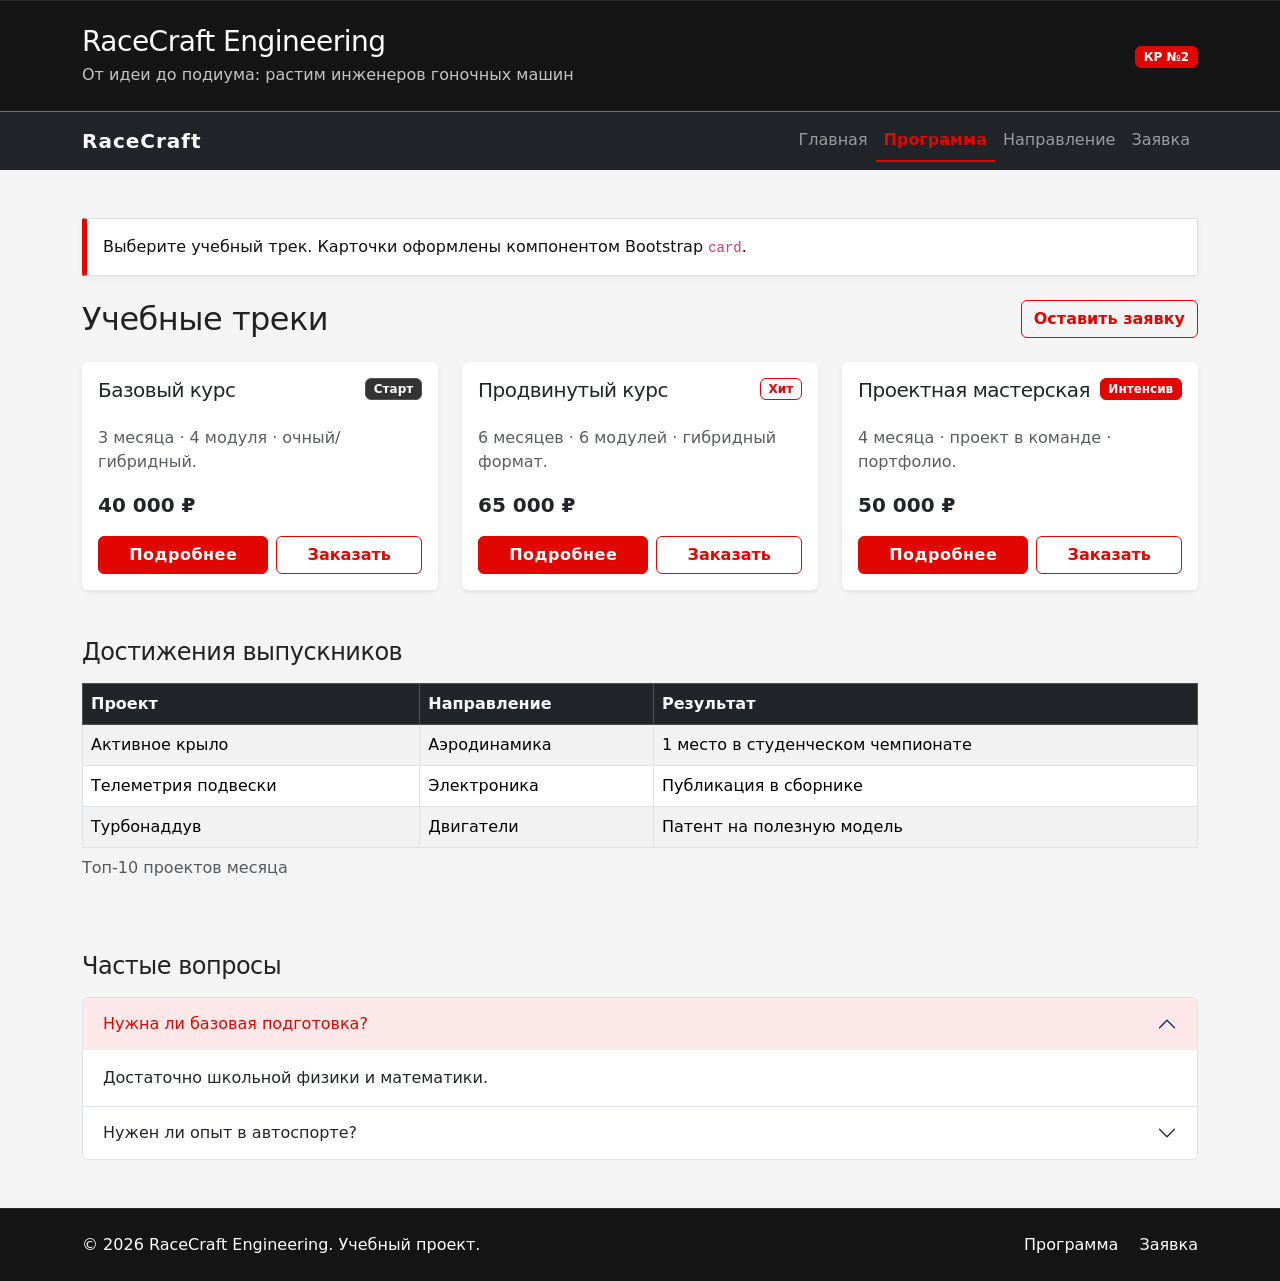
==== catalog.html @ adab0817 "feat: create catalog (program) page with tracks, table, modal and accordion" ====
<!DOCTYPE html>
<html lang="ru">
<head>
  <meta charset="UTF-8">
  <meta name="viewport" content="width=device-width, initial-scale=1.0">
  <title>Программа — RaceCraft Engineering</title>
  <link href="https://cdn.jsdelivr.net/npm/bootstrap@5.3.3/dist/css/bootstrap.min.css" rel="stylesheet">
  <link rel="stylesheet" href="css/custom.css">
</head>
<body class="bg-light">

  <!-- 1. ШАПКА (идентичная главной) -->
  <header class="bg-dark text-white py-4">
    <div class="container">
      <div class="row align-items-center">
        <div class="col-12 col-md-8">
          <h1 class="h3 mb-1">RaceCraft Engineering</h1>
          <p class="mb-0 opacity-75">От идеи до подиума: растим инженеров гоночных машин</p>
        </div>
        <div class="col-12 col-md-4 text-md-end mt-3 mt-md-0">
          <span class="badge bg-danger">КР №2</span>
        </div>
      </div>
    </div>
  </header>

  <!-- 2. НАВИГАЦИЯ (активен пункт "Программа") -->
  <nav class="navbar navbar-expand-lg navbar-dark bg-dark border-top border-secondary">
    <div class="container">
      <a class="navbar-brand" href="index.html">RaceCraft</a>
      <button class="navbar-toggler" type="button" data-bs-toggle="collapse"
              data-bs-target="#mainNavbar" aria-controls="mainNavbar"
              aria-expanded="false" aria-label="Переключить навигацию">
        <span class="navbar-toggler-icon"></span>
      </button>
      <div class="collapse navbar-collapse" id="mainNavbar">
        <ul class="navbar-nav ms-auto">
          <li class="nav-item"><a class="nav-link" href="index.html">Главная</a></li>
          <li class="nav-item"><a class="nav-link active" aria-current="page" href="catalog.html">Программа</a></li>
          <li class="nav-item"><a class="nav-link" href="product.html">Направление</a></li>
          <li class="nav-item"><a class="nav-link" href="order.html">Заявка</a></li>
        </ul>
      </div>
    </div>
  </nav>

  <main class="container my-5">

    <!-- Информационный алерт -->
    <div class="alert alert-info mb-4" role="alert">
      Выберите учебный трек. Карточки оформлены компонентом Bootstrap <code>card</code>.
    </div>

    <div class="d-flex justify-content-between align-items-center mb-4">
      <h2 class="mb-0">Учебные треки</h2>
      <a class="btn btn-outline-danger" href="order.html">Оставить заявку</a>
    </div>

    <!-- 3. СЕТКА КАРТОЧЕК (треки) -->
    <div class="row g-4">

      <!-- Карточка 1 -->
      <div class="col-12 col-md-6 col-lg-4">
        <div class="card h-100 shadow-sm border-0 bg-white">
          <div class="card-body d-flex flex-column">
            <div class="d-flex justify-content-between align-items-start mb-3">
              <h3 class="card-title h5">Базовый курс</h3>
              <span class="badge bg-success">Старт</span>
            </div>
            <p class="card-text text-muted">3 месяца · 4 модуля · очный/гибридный.</p>
            <p class="fw-bold fs-5 mt-auto mb-3">40 000 ₽</p>
            <div class="d-flex gap-2 mt-auto">
              <a class="btn btn-danger flex-grow-1" href="product.html">Подробнее</a>
              <button class="btn btn-outline-danger flex-grow-1" type="button"
                      data-bs-toggle="modal" data-bs-target="#orderModal">Заказать</button>
            </div>
          </div>
        </div>
      </div>

      <!-- Карточка 2 -->
      <div class="col-12 col-md-6 col-lg-4">
        <div class="card h-100 shadow-sm border-0 bg-white">
          <div class="card-body d-flex flex-column">
            <div class="d-flex justify-content-between align-items-start mb-3">
              <h3 class="card-title h5">Продвинутый курс</h3>
              <span class="badge bg-warning text-dark">Хит</span>
            </div>
            <p class="card-text text-muted">6 месяцев · 6 модулей · гибридный формат.</p>
            <p class="fw-bold fs-5 mt-auto mb-3">65 000 ₽</p>
            <div class="d-flex gap-2 mt-auto">
              <a class="btn btn-danger flex-grow-1" href="product.html">Подробнее</a>
              <button class="btn btn-outline-danger flex-grow-1" type="button"
                      data-bs-toggle="modal" data-bs-target="#orderModal">Заказать</button>
            </div>
          </div>
        </div>
      </div>

      <!-- Карточка 3 -->
      <div class="col-12 col-md-6 col-lg-4">
        <div class="card h-100 shadow-sm border-0 bg-white">
          <div class="card-body d-flex flex-column">
            <div class="d-flex justify-content-between align-items-start mb-3">
              <h3 class="card-title h5">Проектная мастерская</h3>
              <span class="badge bg-danger">Интенсив</span>
            </div>
            <p class="card-text text-muted">4 месяца · проект в команде · портфолио.</p>
            <p class="fw-bold fs-5 mt-auto mb-3">50 000 ₽</p>
            <div class="d-flex gap-2 mt-auto">
              <a class="btn btn-danger flex-grow-1" href="product.html">Подробнее</a>
              <button class="btn btn-outline-danger flex-grow-1" type="button"
                      data-bs-toggle="modal" data-bs-target="#orderModal">Заказать</button>
            </div>
          </div>
        </div>
      </div>
    </div>

    <!-- 4. ТАБЛИЦА ДОСТИЖЕНИЙ -->
    <section class="mt-5">
      <h2 class="h4 mb-3">Достижения выпускников</h2>
      <div class="table-responsive">
        <table class="table table-striped table-bordered align-middle bg-white">
          <caption class="text-muted">Топ-10 проектов месяца</caption>
          <thead class="table-dark">
            <tr><th scope="col">Проект</th><th scope="col">Направление</th><th scope="col">Результат</th></tr>
          </thead>
          <tbody>
            <tr><td>Активное крыло</td><td>Аэродинамика</td><td>1 место в студенческом чемпионате</td></tr>
            <tr><td>Телеметрия подвески</td><td>Электроника</td><td>Публикация в сборнике</td></tr>
            <tr><td>Турбонаддув</td><td>Двигатели</td><td>Патент на полезную модель</td></tr>
          </tbody>
        </table>
      </div>
    </section>

    <!-- 5. FAQ (Accordion) -->
    <section class="mt-5">
      <h2 class="h4 mb-3">Частые вопросы</h2>
      <div class="accordion" id="faqAccordion">
        <div class="accordion-item">
          <h3 class="accordion-header">
            <button class="accordion-button" type="button" data-bs-toggle="collapse"
                    data-bs-target="#faq1" aria-expanded="true" aria-controls="faq1">
              Нужна ли базовая подготовка?
            </button>
          </h3>
          <div id="faq1" class="accordion-collapse collapse show" data-bs-parent="#faqAccordion">
            <div class="accordion-body">Достаточно школьной физики и математики.</div>
          </div>
        </div>
        <div class="accordion-item">
          <h3 class="accordion-header">
            <button class="accordion-button collapsed" type="button" data-bs-toggle="collapse"
                    data-bs-target="#faq2" aria-expanded="false" aria-controls="faq2">
              Нужен ли опыт в автоспорте?
            </button>
          </h3>
          <div id="faq2" class="accordion-collapse collapse" data-bs-parent="#faqAccordion">
            <div class="accordion-body">Нет, программа рассчитана на начинающих.</div>
          </div>
        </div>
      </div>
    </section>

  </main>

  <!-- 6. МОДАЛЬНОЕ ОКНО -->
  <div class="modal fade" id="orderModal" tabindex="-1" aria-labelledby="orderModalLabel" aria-hidden="true">
    <div class="modal-dialog modal-dialog-centered">
      <div class="modal-content">
        <div class="modal-header border-0 pb-0">
          <h2 class="modal-title h5" id="orderModalLabel">Быстрая заявка</h2>
          <button type="button" class="btn-close" data-bs-dismiss="modal" aria-label="Закрыть"></button>
        </div>
        <div class="modal-body">
          <p class="text-muted">Оставьте контактные данные — менеджер свяжется с вами.</p>
          <form>
            <div class="mb-3">
              <label for="modal-name" class="form-label">Имя</label>
              <input id="modal-name" type="text" class="form-control" required>
            </div>
            <div class="mb-3">
              <label for="modal-phone" class="form-label">Телефон</label>
              <input id="modal-phone" type="tel" class="form-control" required>
            </div>
            <div class="form-check mb-3">
              <input id="modal-agree" class="form-check-input" type="checkbox" required>
              <label class="form-check-label" for="modal-agree">Согласен на обработку данных</label>
            </div>
          </form>
        </div>
        <div class="modal-footer border-0 pt-0">
          <button type="button" class="btn btn-secondary" data-bs-dismiss="modal">Закрыть</button>
          <button type="button" class="btn btn-danger">Отправить</button>
        </div>
      </div>
    </div>
  </div>

  <!-- 7. ПОДВАЛ -->
  <footer class="bg-dark text-white py-4 mt-5">
    <div class="container">
      <div class="row align-items-center g-3">
        <div class="col-12 col-md-6">
          <p class="mb-0">&copy; 2026 RaceCraft Engineering. Учебный проект.</p>
        </div>
        <div class="col-12 col-md-6 text-md-end">
          <a class="text-white text-decoration-none me-3" href="catalog.html">Программа</a>
          <a class="text-white text-decoration-none" href="order.html">Заявка</a>
        </div>
      </div>
    </div>
  </footer>

  <script src="https://cdn.jsdelivr.net/npm/bootstrap@5.3.3/dist/js/bootstrap.bundle.min.js"></script>
</body>
</html>
---- css/custom.css ----
/* =========================================
   ОФОРМЛЕНИЕ: Гоночный минимализм
   ========================================= */

/* 1. Общий фон сайта (светло-серый) */
body.bg-light {
    background-color: #f4f4f4 !important;
    color: #222;
}

/* 2. Шапка и Подвал (Глубокий черный) */
header.bg-dark, 
footer.bg-dark {
    background-color: #151515 !important;
    border-top: 1px solid #2a2a2a;
}

/* 3. Красные акценты (заменяем стандартный Bootstrap danger) */
/* Кнопки */
.btn-danger {
    background-color: #e10600 !important;
    border-color: #e10600 !important;
    font-weight: 600;
    letter-spacing: 0.5px;
    transition: all 0.3s ease;
}
.btn-danger:hover {
    background-color: #b30500 !important;
    border-color: #b30500 !important;
    transform: translateY(-2px); /* Легкий подъем при наведении */
    box-shadow: 0 4px 8px rgba(225, 6, 0, 0.3);
}

/* Контурные кнопки */
.btn-outline-danger {
    color: #e10600 !important;
    border-color: #e10600 !important;
    font-weight: 600;
}
.btn-outline-danger:hover {
    background-color: #e10600 !important;
    color: white !important;
}

/* Красные бейджи (например, "Скидка") */
.badge.bg-danger {
    background-color: #e10600 !important;
    color: white;
}

/* 4. Навигация */
.navbar-dark .navbar-nav .nav-link.active {
    color: #e10600 !important;
    font-weight: bold;
    border-bottom: 2px solid #e10600;
}
.navbar-brand {
    font-weight: 800;
    letter-spacing: 1px;
    color: #ffffff !important;
}

/* 5. Карточки направлений (белые с тенью при наведении) */
section#popular .border.rounded {
    border: 1px solid #dcdcdc !important;
    transition: transform 0.3s ease, box-shadow 0.3s ease, border-color 0.3s ease;
}
section#popular .border.rounded:hover {
    transform: translateY(-5px);
    box-shadow: 0 10px 20px rgba(0, 0, 0, 0.1);
    border-color: #e10600 !important; /* Рамка краснеет при наведении */
}

/* 6. Блок преимуществ */
section .p-4.border.rounded {
    transition: all 0.3s ease;
}
section .p-4.border.rounded:hover {
    box-shadow: 0 5px 15px rgba(0,0,0,0.05);
    border-color: #bbb !important;
}

/* 7. Дополнительные утилиты */
.placeholder-box {
    min-height: 240px;
    border: 2px dashed #ccc !important;
    background-color: #eaeaea !important;
}

.placeholder-image {
    min-height: 320px;
}

.card-img-top {
    height: 180px;
    object-fit: cover;
}

/* Делаем заголовки чуть более плотными */
h1, h2, h3 {
    letter-spacing: -0.5px;
}
/* =========================================
   ЦВЕТА БЕЙДЖЕЙ (в стиле Гоночного минимализма)
   ========================================= */

/* "Новинка" (вместо зеленого - темно-серый, чтобы не отвлекать) */
.badge.bg-success {
    background-color: #333333 !important;
    color: #ffffff;
    border: 1px solid #555;
}

/* "Хит" (вместо желтого - приглушенный белый/светло-серый) */
.badge.bg-warning {
    background-color: #f8f9fa !important;
    color: #e10600 !important; /* Красный текст */
    border: 1px solid #e10600; /* Красная рамка */
}

/* "Скидка" (оставляем красным, это главный акцент) */
.badge.bg-danger {
    background-color: #e10600 !important;
    color: white;
    border: 1px solid #e10600;
}
/* =========================================
   БЛОК СОБЫТИЙ (Единый бело-красный стиль)
   ========================================= */

.alert {
    background-color: #ffffff !important;
    color: #111 !important;
    border: 1px solid #e0e0e0 !important; /* Светло-серая рамка */
    border-left: 5px solid #e10600 !important; /* Жирная красная полоса слева */
    border-radius: 2px !important; /* Строгие углы */
    font-weight: 500;
    box-shadow: 0 2px 5px rgba(0,0,0,0.05); /* Легкая тень */
}

/* Выделяем жирный текст внутри красным цветом */
.alert strong {
    color: #e10600; 
}
/* =========================================
   СТИЛИ ДЛЯ СТРАНИЦЫ ПРОГРАММЫ (catalog.html)
   ========================================= */

/* Карточки треков: эффект при наведении */
.card {
    transition: transform 0.3s ease, box-shadow 0.3s ease;
}
.card:hover {
    transform: translateY(-5px);
    box-shadow: 0 10px 20px rgba(0, 0, 0, 0.1) !important;
}

/* Аккордеон (FAQ): убираем синий цвет Bootstrap по умолчанию */
.accordion-button:not(.collapsed) {
    background-color: #fce8e8 !important; /* Светло-красный фон */
    color: #e10600 !important; /* Красный текст */
    box-shadow: none !important;
}
.accordion-button:focus {
    box-shadow: none !important;
    border-color: #e10600 !important;
}

/* Таблица: делаем шапку строгой (темно-серой, почти черной) */
.table-dark {
    background-color: #151515 !important;
    color: #ffffff;
}
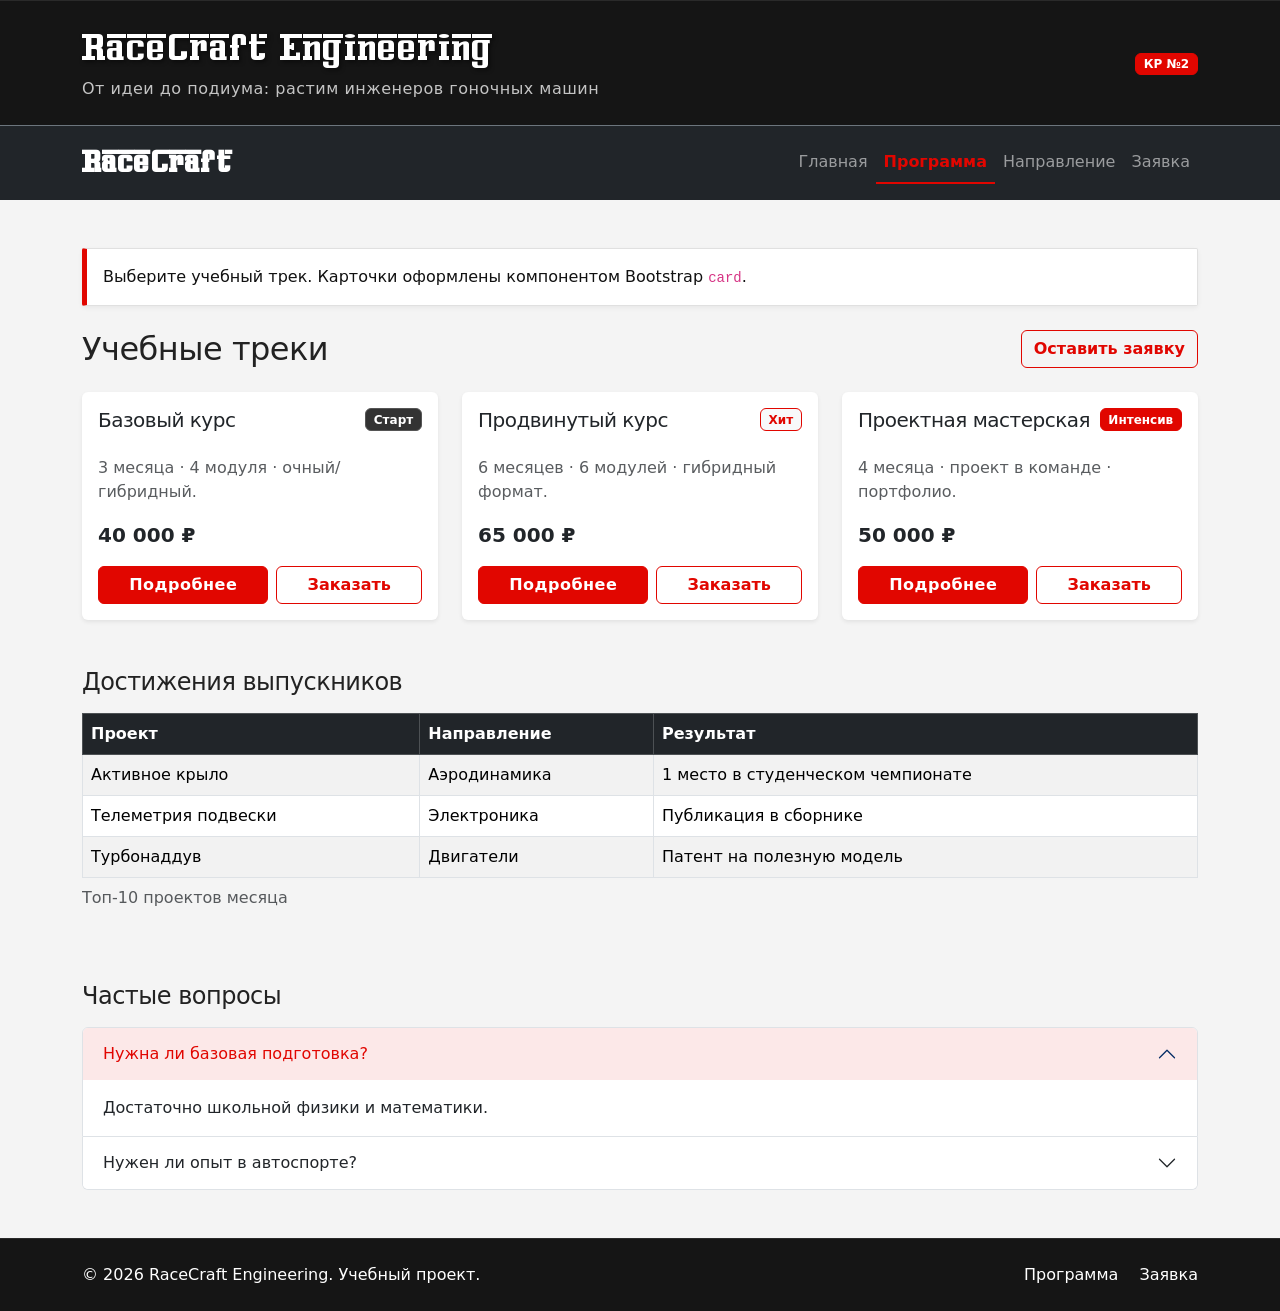
==== commit ae1970ea: "feat: add order page, custom fonts and final design fixes" ====
--- a/catalog.html
+++ b/catalog.html
@@ -14,7 +14,7 @@
     <div class="container">
       <div class="row align-items-center">
         <div class="col-12 col-md-8">
-          <h1 class="h3 mb-1">RaceCraft Engineering</h1>
+          <h1 class="h3 mb-1 site-title">RaceCraft Engineering</h1>
           <p class="mb-0 opacity-75">От идеи до подиума: растим инженеров гоночных машин</p>
         </div>
         <div class="col-12 col-md-4 text-md-end mt-3 mt-md-0">
--- a/css/custom.css
+++ b/css/custom.css
@@ -59,7 +59,6 @@
     letter-spacing: 1px;
     color: #ffffff !important;
 }
-
 /* 5. Карточки направлений (белые с тенью при наведении) */
 section#popular .border.rounded {
     border: 1px solid #dcdcdc !important;
@@ -170,4 +169,40 @@
 .table-dark {
     background-color: #151515 !important;
     color: #ffffff;
+}
+/* Подключение локального шрифта Ferro Rosso */
+@font-face {
+    font-family: 'Ferro Rosso';
+    src: url('fonts/ferro-rosso.ttf') format('truetype');
+    font-weight: normal;
+    font-style: normal;
+}
+
+/* Стиль для логотипа */
+.navbar-brand {
+    font-family: 'Ferro Rosso', serif !important; /* Используем наш шрифт */
+    letter-spacing: 1px; 
+    font-size: 2rem !important; 
+    text-transform: none; /* Ferro Rosso лучше смотрится с маленькой буквы или как в оригинале */
+    transition: color 0.3s ease;
+}
+
+.navbar-brand:hover {
+    color: #e10600 !important; 
+}
+/* =========================================
+   ВЕРХНИЙ ЛОГОТИП (В шапке)
+   ========================================= */
+.site-title {
+    font-family: 'Ferro Rosso', serif !important;
+    font-size: 2.5rem !important; /* Делаем его крупным */
+    letter-spacing: 1px;
+    text-shadow: 2px 2px 4px rgba(0,0,0,0.5); /* Легкая тень для объема */
+}
+
+/* Чтобы подзаголовок (слоган) не потерялся на фоне крутого шрифта, 
+   сделаем его чуть более разряженным и светлым */
+header p {
+    letter-spacing: 0.5px;
+    font-weight: 300;
 }
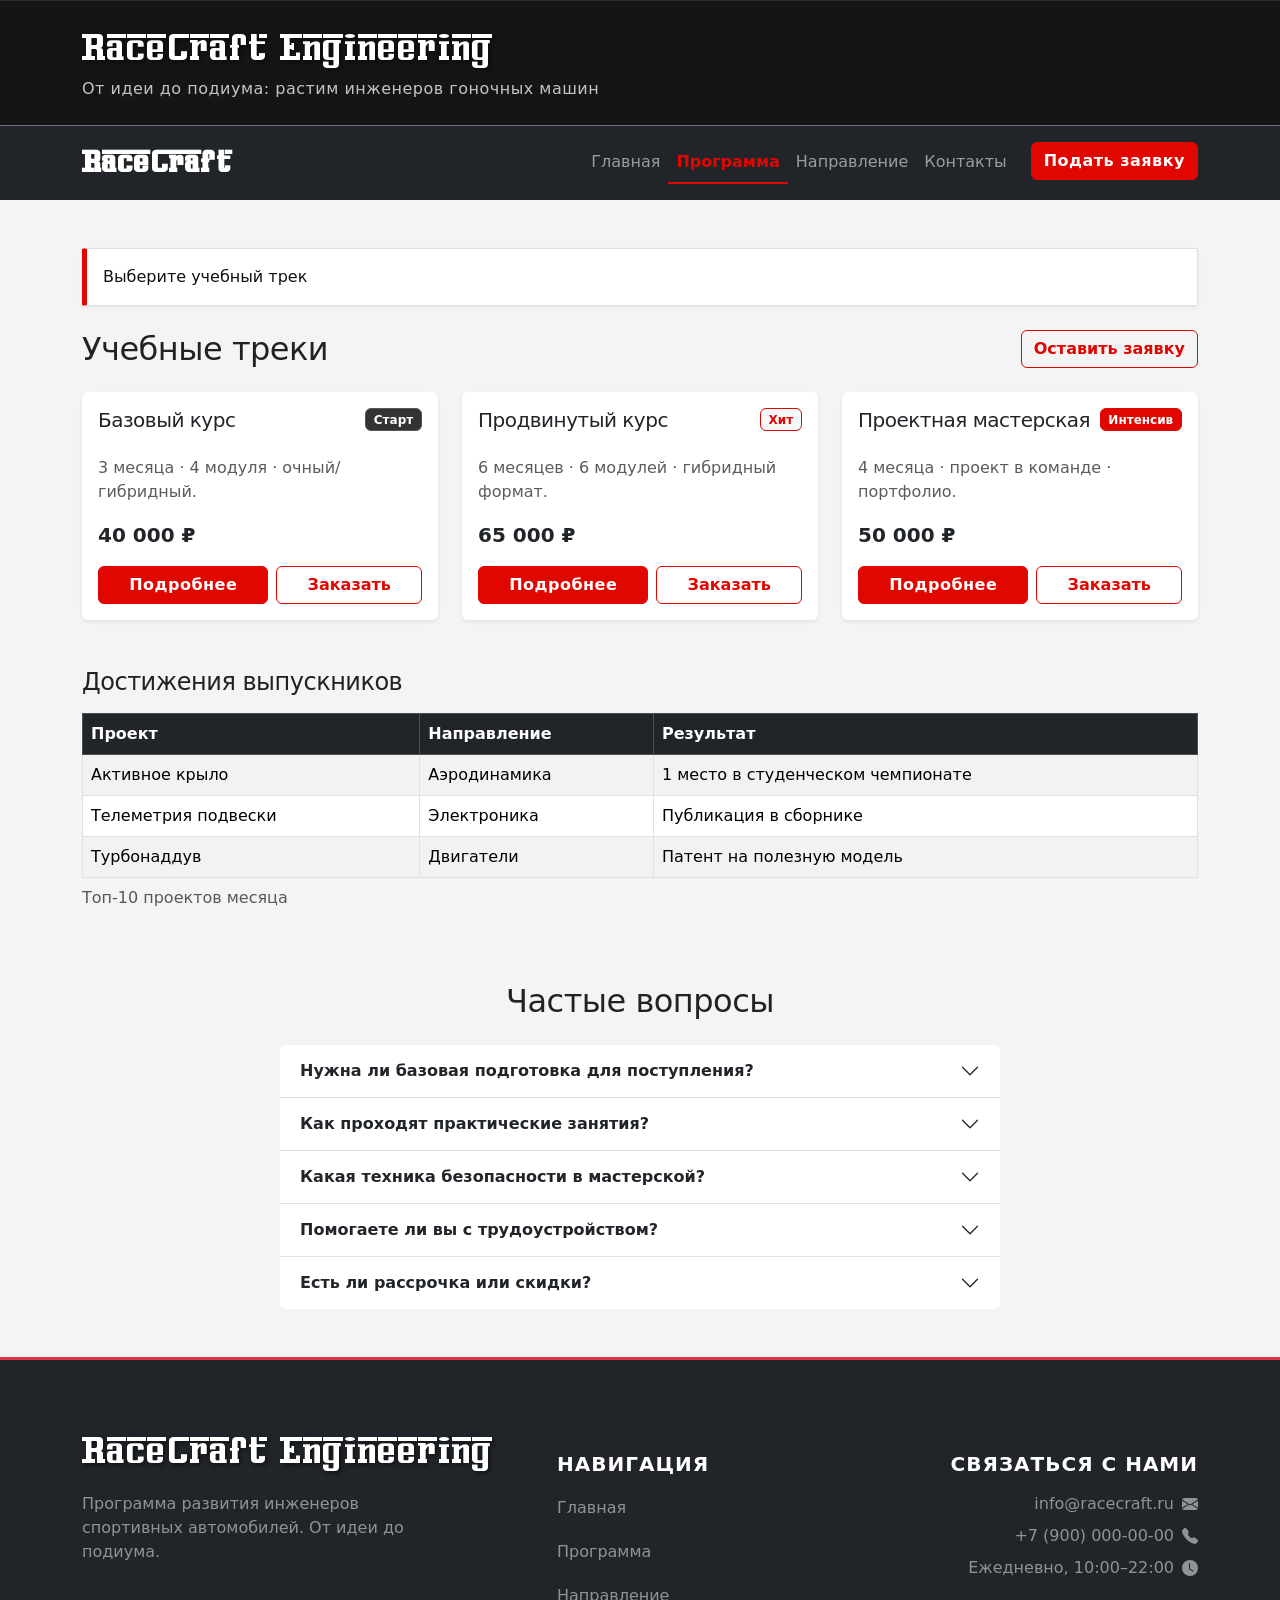
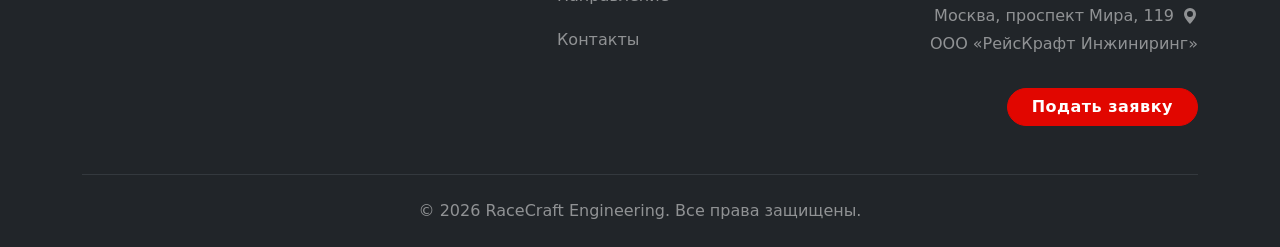
==== commit ee462991: "feat: add contacts page, update footer/navbar and add icons" ====
--- a/catalog.html
+++ b/catalog.html
@@ -13,12 +13,9 @@
   <header class="bg-dark text-white py-4">
     <div class="container">
       <div class="row align-items-center">
-        <div class="col-12 col-md-8">
+        <div class="col-12">
           <h1 class="h3 mb-1 site-title">RaceCraft Engineering</h1>
           <p class="mb-0 opacity-75">От идеи до подиума: растим инженеров гоночных машин</p>
-        </div>
-        <div class="col-12 col-md-4 text-md-end mt-3 mt-md-0">
-          <span class="badge bg-danger">КР №2</span>
         </div>
       </div>
     </div>
@@ -38,7 +35,10 @@
           <li class="nav-item"><a class="nav-link" href="index.html">Главная</a></li>
           <li class="nav-item"><a class="nav-link active" aria-current="page" href="catalog.html">Программа</a></li>
           <li class="nav-item"><a class="nav-link" href="product.html">Направление</a></li>
-          <li class="nav-item"><a class="nav-link" href="order.html">Заявка</a></li>
+          <li class="nav-item"><a class="nav-link" href="contacts.html">Контакты</a></li>
+          <li class="nav-item ms-lg-3 mt-2 mt-lg-0">
+            <a class="btn btn-danger" href="order.html">Подать заявку</a>
+          </li>
         </ul>
       </div>
     </div>
@@ -48,7 +48,7 @@
 
     <!-- Информационный алерт -->
     <div class="alert alert-info mb-4" role="alert">
-      Выберите учебный трек. Карточки оформлены компонентом Bootstrap <code>card</code>.
+      Выберите учебный трек
     </div>
 
     <div class="d-flex justify-content-between align-items-center mb-4">
@@ -135,30 +135,84 @@
       </div>
     </section>
 
-    <!-- 5. FAQ (Accordion) -->
-    <section class="mt-5">
-      <h2 class="h4 mb-3">Частые вопросы</h2>
-      <div class="accordion" id="faqAccordion">
-        <div class="accordion-item">
-          <h3 class="accordion-header">
-            <button class="accordion-button" type="button" data-bs-toggle="collapse"
-                    data-bs-target="#faq1" aria-expanded="true" aria-controls="faq1">
-              Нужна ли базовая подготовка?
-            </button>
-          </h3>
-          <div id="faq1" class="accordion-collapse collapse show" data-bs-parent="#faqAccordion">
-            <div class="accordion-body">Достаточно школьной физики и математики.</div>
-          </div>
-        </div>
-        <div class="accordion-item">
-          <h3 class="accordion-header">
-            <button class="accordion-button collapsed" type="button" data-bs-toggle="collapse"
-                    data-bs-target="#faq2" aria-expanded="false" aria-controls="faq2">
-              Нужен ли опыт в автоспорте?
-            </button>
-          </h3>
-          <div id="faq2" class="accordion-collapse collapse" data-bs-parent="#faqAccordion">
-            <div class="accordion-body">Нет, программа рассчитана на начинающих.</div>
+    <!-- БЛОК ЧАСТЫЕ ВОПРОСЫ (FAQ) -->
+    <section class="container my-5" id="faq">
+      <h2 class="text-center mb-4">Частые вопросы</h2>
+      <div class="row justify-content-center">
+        <div class="col-12 col-lg-8">
+          
+          <div class="accordion" id="faqAccordion">
+            
+            <!-- Вопрос 1 -->
+            <div class="accordion-item border-0 border-bottom">
+              <h3 class="accordion-header" id="headingOne">
+                <button class="accordion-button collapsed fw-bold" type="button" data-bs-toggle="collapse" data-bs-target="#collapseOne" aria-expanded="false" aria-controls="collapseOne">
+                  Нужна ли базовая подготовка для поступления?
+                </button>
+              </h3>
+              <div id="collapseOne" class="accordion-collapse collapse" aria-labelledby="headingOne" data-bs-parent="#faqAccordion">
+                <div class="accordion-body text-muted">
+                  Для базового курса требуется уверенное знание высшей математики и физики (разделы механики и термодинамики), а также базовые навыки черчения. Мы ждем студентов технических специальностей или выпускников инженерных классов. Для продвинутого курса обязательно прохождение вводного тестирования.
+                </div>
+              </div>
+            </div>
+
+            <!-- Вопрос 2 -->
+            <div class="accordion-item border-0 border-bottom">
+              <h3 class="accordion-header" id="headingTwo">
+                <button class="accordion-button collapsed fw-bold" type="button" data-bs-toggle="collapse" data-bs-target="#collapseTwo" aria-expanded="false" aria-controls="collapseTwo">
+                  Как проходят практические занятия?
+                </button>
+              </h3>
+              <div id="collapseTwo" class="accordion-collapse collapse" aria-labelledby="headingTwo" data-bs-parent="#faqAccordion">
+                <div class="accordion-body text-muted">
+                  Практика составляет около 70% времени. Вы будете работать с реальной телеметрией, проводить CFD-расчеты, разбирать узлы гоночных двигателей и шасси на стендах. Наставники — действующие инженеры, которые разберут с вами реальные кейсы из автоспорта.
+                </div>
+              </div>
+            </div>
+
+            <!-- Вопрос 3 -->
+            <div class="accordion-item border-0 border-bottom">
+              <h3 class="accordion-header" id="headingThree">
+                <button class="accordion-button collapsed fw-bold" type="button" data-bs-toggle="collapse" data-bs-target="#collapseThree" aria-expanded="false" aria-controls="collapseThree">
+                  Какая техника безопасности в мастерской?
+                </button>
+              </h3>
+              <div id="collapseThree" class="accordion-collapse collapse" aria-labelledby="headingThree" data-bs-parent="#faqAccordion">
+                <div class="accordion-body text-muted">
+                  В мастерской обязательно ношение закрытой обуви, защитных очков и спецодежды. Работа с высокотемпературными стендами, электрикой и станками требует строгого соблюдения регламента. Перед допуском к оборудованию все студенты проходят обязательный инструктаж.
+                </div>
+              </div>
+            </div>
+
+            <!-- Вопрос 4 -->
+            <div class="accordion-item border-0 border-bottom">
+              <h3 class="accordion-header" id="headingFour">
+                <button class="accordion-button collapsed fw-bold" type="button" data-bs-toggle="collapse" data-bs-target="#collapseFour" aria-expanded="false" aria-controls="collapseFour">
+                  Помогаете ли вы с трудоустройством?
+                </button>
+              </h3>
+              <div id="collapseFour" class="accordion-collapse collapse" aria-labelledby="headingFour" data-bs-parent="#faqAccordion">
+                <div class="accordion-body text-muted">
+                  Лучшие студенты получают приглашения на стажировки в команды-партнеры и могут участвовать в гоночных этапах. Портфолио, собранное из реальных инженерных расчетов и проектов, станет вашим главным преимуществом при трудоустройстве в автоспорте.
+                </div>
+              </div>
+            </div>
+
+            <!-- Вопрос 5 -->
+            <div class="accordion-item border-0">
+              <h3 class="accordion-header" id="headingFive">
+                <button class="accordion-button collapsed fw-bold" type="button" data-bs-toggle="collapse" data-bs-target="#collapseFive" aria-expanded="false" aria-controls="collapseFive">
+                  Есть ли рассрочка или скидки?
+                </button>
+              </h3>
+              <div id="collapseFive" class="accordion-collapse collapse" aria-labelledby="headingFive" data-bs-parent="#faqAccordion">
+                <div class="accordion-body text-muted">
+                  Да, для оплаты обучения доступна беспроцентная рассрочка. Также мы предоставляем стипендии победителям профильных инженерных олимпиад и скидку при раннем зачислении. Скидки суммируются для действующих членов гоночных клубов.
+                </div>
+              </div>
+            </div>
+
           </div>
         </div>
       </div>
@@ -200,16 +254,85 @@
   </div>
 
   <!-- 7. ПОДВАЛ -->
-  <footer class="bg-dark text-white py-4 mt-5">
+  <footer class="bg-dark text-white pt-5 pb-4 mt-5 border-top border-danger border-3">
     <div class="container">
-      <div class="row align-items-center g-3">
-        <div class="col-12 col-md-6">
-          <p class="mb-0">&copy; 2026 RaceCraft Engineering. Учебный проект.</p>
-        </div>
-        <div class="col-12 col-md-6 text-md-end">
-          <a class="text-white text-decoration-none me-3" href="catalog.html">Программа</a>
-          <a class="text-white text-decoration-none" href="order.html">Заявка</a>
-        </div>
+      <div class="row g-4">
+        
+        <!-- 1 КОЛОНКА: Логотип и описание (слева) -->
+        <div class="col-12 col-lg-5">
+          <h4 class="site-title text-white mb-3 fs-3">RaceCraft Engineering</h4>
+          <p class="text-white-50 mb-0 pe-lg-4" style="max-width: 350px;">
+            Программа развития инженеров спортивных автомобилей. От идеи до подиума.
+          </p>
+        </div>
+
+        <!-- 2 КОЛОНКА: Навигация (по центру) -->
+        <!-- pt-md-5 сдвигает её вниз, чтобы она начиналась на уровне "Связаться с нами" -->
+        <div class="col-6 col-md-3 col-lg-3 mt-5 mt-md-0 pt-md-5">
+          <h5 class="text-white mb-3 fw-bold text-uppercase" style="letter-spacing: 1px;">Навигация</h5>
+          <ul class="list-unstyled lh-lg mb-0">
+            <li><a href="index.html" class="text-white-50 text-decoration-none hover-danger">Главная</a></li>
+            <li><a href="catalog.html" class="text-white-50 text-decoration-none hover-danger">Программа</a></li>
+            <li><a href="product.html" class="text-white-50 text-decoration-none hover-danger">Направление</a></li>
+            <li><a href="contacts.html" class="text-white-50 text-decoration-none hover-danger">Контакты</a></li>
+          </ul>
+        </div>
+
+       <!-- 3 КОЛОНКА: Контакты (справа) -->
+        <div class="col-12 col-md-6 col-lg-4 mt-5 mt-md-0 pt-md-5 text-lg-end">
+          <h5 class="text-white mb-3 fw-bold text-uppercase" style="letter-spacing: 1px;">Связаться с нами</h5>
+          
+          <div class="mb-4 text-white-50">
+            <!-- Почта (Конверт) -->
+            <p class="mb-2 d-flex justify-content-lg-end align-items-center gap-2">
+              <a href="mailto:info@racecraft.ru" class="text-white-50 text-decoration-none hover-danger">
+                info@racecraft.ru
+              </a>
+              <svg xmlns="http://www.w3.org/2000/svg" width="16" height="16" fill="currentColor" class="bi bi-envelope-fill" viewBox="0 0 16 16">
+                <path d="M.05 3.555A2 2 0 0 1 2 2h12a2 2 0 0 1 1.95 1.555L8 8.414.05 3.555ZM0 4.697v7.104l5.803-3.558L0 4.697ZM6.761 8.83l-6.57 4.027A2 2 0 0 0 2 14h12a2 2 0 0 0 1.808-1.144l-6.57-4.027L8 9.586l-1.239-.757Zm3.436-.586L16 11.801V4.697l-5.803 3.546Z"/>
+              </svg>
+            </p>
+            
+            <!-- Телефон (Трубка) -->
+            <p class="mb-2 d-flex justify-content-lg-end align-items-center gap-2">
+              <a href="tel:+79000000000" class="text-white-50 text-decoration-none hover-danger">
+                +7 (900) 000-00-00
+              </a>
+              <svg xmlns="http://www.w3.org/2000/svg" width="16" height="16" fill="currentColor" class="bi bi-telephone-fill" viewBox="0 0 16 16">
+                <path fill-rule="evenodd" d="M1.885.511a1.745 1.745 0 0 1 2.61.163L6.29 2.98c.329.423.445.974.315 1.494l-.547 2.19a.678.678 0 0 0 .178.643l2.457 2.457a.678.678 0 0 0 .644.178l2.189-.547a1.745 1.745 0 0 1 1.494.315l2.306 1.794c.829.645.905 1.87.163 2.611l-1.034 1.034c-.74.74-1.846 1.065-2.877.702a18.634 18.634 0 0 1-7.01-4.42 18.634 18.634 0 0 1-4.42-7.009c-.362-1.03-.037-2.137.703-2.877L1.885.511z"/>
+              </svg>
+            </p>
+            
+            <!-- Время (Часы) -->
+            <p class="mb-0 d-flex justify-content-lg-end align-items-center gap-2">
+              Ежедневно, 10:00–22:00
+              <svg xmlns="http://www.w3.org/2000/svg" width="16" height="16" fill="currentColor" class="bi bi-clock-fill" viewBox="0 0 16 16">
+                <path d="M16 8A8 8 0 1 1 0 8a8 8 0 0 1 16 0zM8 3.5a.5.5 0 0 0-1 0V9a.5.5 0 0 0 .252.434l3.5 2a.5.5 0 0 0 .496-.868L8 8.71V3.5z"/>
+              </svg>
+            </p>
+          </div>
+
+          <div class="mb-4 text-white-50">
+            <!-- Адрес (Метка на карте) -->
+            <p class="mb-1 d-flex justify-content-lg-end align-items-center gap-2">
+              Москва, проспект Мира, 119
+              <svg xmlns="http://www.w3.org/2000/svg" width="16" height="16" fill="currentColor" class="bi bi-geo-alt-fill" viewBox="0 0 16 16">
+                <path d="M8 16s6-5.686 6-10A6 6 0 0 0 2 6c0 4.314 6 10 6 10zm0-7a3 3 0 1 1 0-6 3 3 0 0 1 0 6z"/>
+              </svg>
+            </p>
+            <p class="mb-0 d-flex justify-content-lg-end align-items-center gap-2">
+              ООО «РейсКрафт Инжиниринг»
+            </p>
+          </div>
+          
+          <a href="order.html" class="btn btn-danger rounded-pill px-4 mt-2">Подать заявку</a>
+        </div>
+
+      </div>
+
+      <hr class="border-secondary mt-5 mb-4">
+      <div class="text-center text-white-50">
+        <p class="mb-0">&copy; 2026 RaceCraft Engineering. Все права защищены.</p>
       </div>
     </div>
   </footer>
--- a/css/custom.css
+++ b/css/custom.css
@@ -8,9 +8,8 @@
     color: #222;
 }
 
-/* 2. Шапка и Подвал (Глубокий черный) */
-header.bg-dark, 
-footer.bg-dark {
+/* 2. Шапка (Глубокий черный) */
+header.bg-dark {
     background-color: #151515 !important;
     border-top: 1px solid #2a2a2a;
 }
@@ -205,4 +204,57 @@
 header p {
     letter-spacing: 0.5px;
     font-weight: 300;
+}
+/* Эффект для ссылок в подвале */
+.hover-danger:hover {
+    color: #e10600 !important;
+    transition: color 0.3s ease;
+}
+
+/* Кнопка в подвале */
+.btn.rounded-pill {
+    font-weight: 600;
+    letter-spacing: 0.5px;
+}
+/* Общие настройки подвала */
+footer .row {
+    padding-top: 20px;
+}
+
+/* Отступы для списка навигации */
+footer ul.list-unstyled {
+    padding-left: 0;
+}
+footer ul.list-unstyled li {
+    margin-bottom: 12px; /* Расстояние между ссылками */
+}
+
+/* Выравниваем правую колонку по правому краю (как на макете) */
+footer .col-md-6:last-child {
+    display: flex;
+    flex-direction: column;
+    align-items: flex-start; /* На мобильных слева */
+}
+
+/* На десктопе (экраны от 768px) выравниваем правую колонку по правому краю */
+@media (min-width: 768px) {
+    footer .col-md-6:last-child {
+        align-items: flex-end; 
+        text-align: right; /* Текст справа */
+    }
+    footer .col-md-6:last-child .btn {
+        margin-top: 20px; /* Отступ для кнопки */
+    }
+}
+/* Стили для подвала */
+@media (min-width: 768px) {
+    footer .col-md-6:last-child {
+        padding-left: 40px; /* Отступ от левой колонки */
+    }
+}
+
+@media (max-width: 768px) {
+    footer .text-white-50 p {
+        justify-content: center !important; /* Центрируем на мобильных */
+    }
 }
